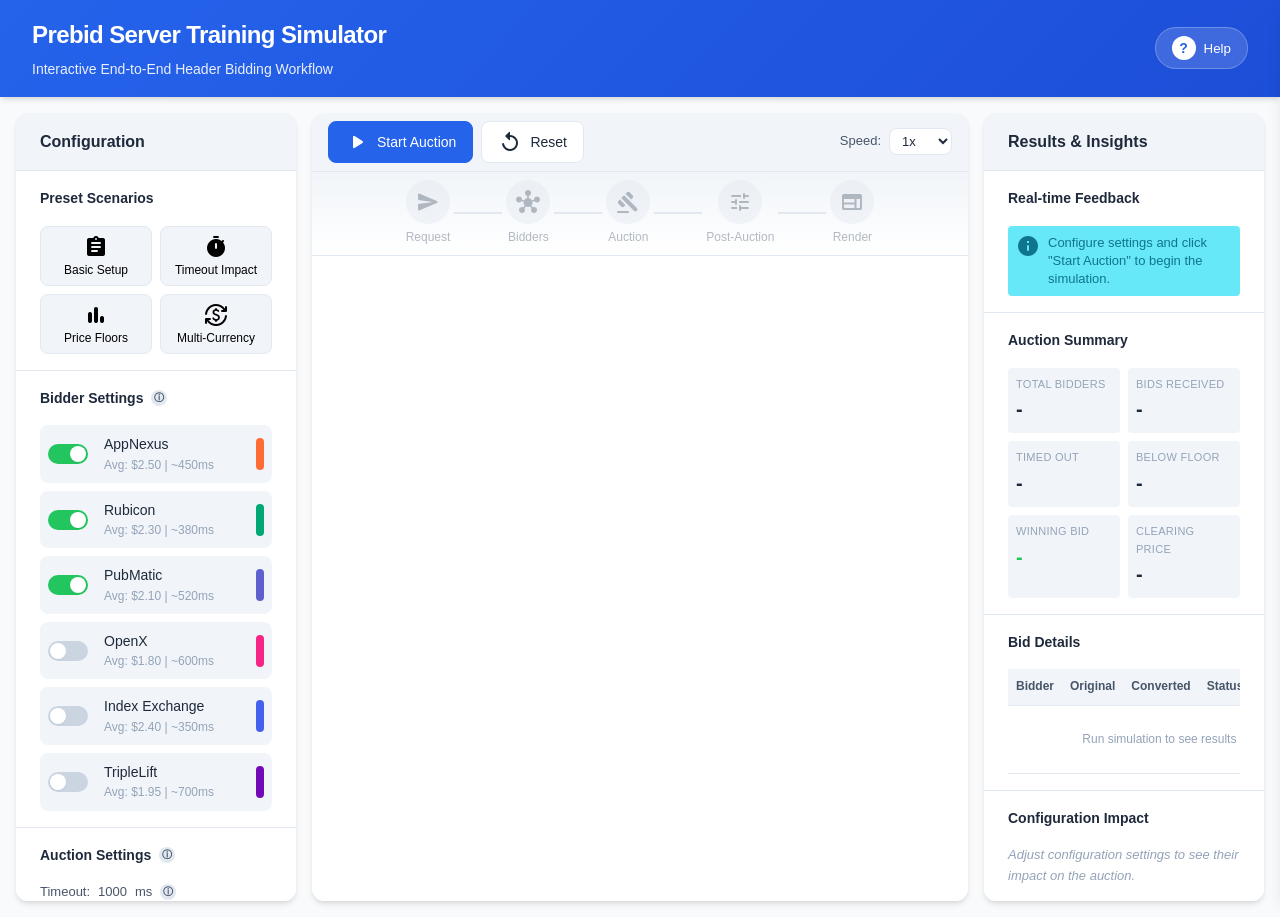
==== index.html @ 48463693 "first commit" ====
<!DOCTYPE html>
<html lang="en">

<head>
    <meta charset="UTF-8">
    <meta name="viewport" content="width=device-width, initial-scale=1.0">
    <title>Prebid Server Training Simulator</title>
    <link rel="stylesheet" href="styles.css">
    <link rel="stylesheet" href="https://fonts.googleapis.com/icon?family=Material+Icons+Round">
</head>

<body>
    <!-- ============================================
         HEADER SECTION
         ============================================ -->
    <header class="main-header">
        <div class="header-content">
            <h1>Prebid Server Training Simulator</h1>
            <p class="header-subtitle">Interactive End-to-End Header Bidding Workflow</p>
        </div>
        <button class="help-toggle" id="helpToggle" aria-label="Toggle help panel">
            <span class="help-icon">?</span>
            <span class="help-text">Help</span>
        </button>
    </header>

    <!-- ============================================
         MAIN APPLICATION CONTAINER
         ============================================ -->
    <div class="app-container">

        <!-- ============================================
             HELP SIDEBAR
             ============================================ -->
        <aside class="help-sidebar" id="helpSidebar">
            <div class="help-header">
                <h2>Prebid Server Concepts</h2>
                <button class="close-help" id="closeHelp" aria-label="Close help panel">&times;</button>
            </div>
            <div class="help-content">
                <section class="help-section">
                    <h3>What is Prebid Server?</h3>
                    <p>Prebid Server is an open-source solution for server-to-server header bidding. It moves the
                        auction logic from the browser to a server, reducing page latency and enabling more demand
                        sources.</p>
                </section>

                <section class="help-section">
                    <h3>Key Terms</h3>
                    <dl class="glossary">
                        <dt>Header Bidding</dt>
                        <dd>An advanced programmatic technique where publishers offer inventory to multiple ad exchanges
                            simultaneously before making calls to their ad servers.</dd>

                        <dt>SSP (Supply-Side Platform)</dt>
                        <dd>Technology platform that enables publishers to manage, sell, and optimize their available ad
                            inventory.</dd>

                        <dt>OpenRTB</dt>
                        <dd>Open Real-Time Bidding protocol - an industry standard for programmatic advertising
                            communication between buyers and sellers.</dd>

                        <dt>Price Granularity</dt>
                        <dd>Determines how bid prices are rounded into price buckets for targeting in the ad server.
                        </dd>

                        <dt>Bid Adapter</dt>
                        <dd>Code that translates Prebid's internal auction format into a bidder's specific API format.
                        </dd>

                        <dt>Floor Price</dt>
                        <dd>The minimum price a publisher will accept for an ad impression.</dd>

                        <dt>First-Price Auction</dt>
                        <dd>Winner pays exactly what they bid.</dd>

                        <dt>Second-Price Auction</dt>
                        <dd>Winner pays $0.01 more than the second-highest bid.</dd>
                    </dl>
                </section>

                <section class="help-section">
                    <h3>Workflow Phases</h3>
                    <ol class="phase-list">
                        <li><strong>Request Initiation:</strong> Publisher page constructs and sends ad request</li>
                        <li><strong>Bidder Adapters:</strong> Request is transformed for each enabled bidder</li>
                        <li><strong>Auction:</strong> Bids are collected and evaluated</li>
                        <li><strong>Post-Auction:</strong> Floors enforced, currency converted, winner selected</li>
                        <li><strong>Rendering:</strong> Winning creative is displayed</li>
                    </ol>
                </section>

                <section class="help-section">
                    <h3>Bid Request</h3>
                    <p>A <strong>bid request</strong> is an OpenRTB-formatted message sent by Prebid Server to each
                        demand partner. It describes the ad opportunity in a standardised way so any compliant
                        bidder can respond.</p>
                    <dl class="glossary">
                        <dt>imp</dt>
                        <dd>Impression object — describes the ad slot (size, format, floor price) that the bidder is
                            being asked to fill.</dd>
                        <dt>tmax</dt>
                        <dd>Maximum response time in milliseconds. Bidders that don't reply within this window are
                            excluded from the auction entirely.</dd>
                        <dt>bidfloor</dt>
                        <dd>The minimum CPM the publisher will accept. Any bid below this value is rejected before
                            the auction even begins.</dd>
                        <dt>ext.prebid</dt>
                        <dd>Prebid-specific extensions — carries targeting config, price granularity, enabled bidder
                            list, and feature flags to the server.</dd>
                    </dl>
                </section>

                <section class="help-section">
                    <h3>Bid Response</h3>
                    <p>A <strong>bid response</strong> is the OpenRTB reply a demand partner sends back to Prebid
                        Server. It contains the price the buyer is willing to pay and the creative that will render
                        if the bid wins.</p>
                    <dl class="glossary">
                        <dt>seatbid</dt>
                        <dd>Bids grouped by buyer seat (DSP or SSP account). Each seat can submit one or more bids
                            against the impression objects in the request.</dd>
                        <dt>price</dt>
                        <dd>The CPM the bidder is willing to pay. PBS compares this against the floor price and all
                            other seat bids to determine the winner.</dd>
                        <dt>adm</dt>
                        <dd>Ad markup — the HTML, JavaScript, or VAST XML that gets rendered in the browser when
                            this bid wins. Typically retrieved from Prebid Cache at render time.</dd>
                        <dt>ext.prebid.targeting</dt>
                        <dd>Key-value pairs (e.g. <code>hb_pb</code>, <code>hb_bidder</code>) sent to the ad
                            server so it can identify and load the winning creative.</dd>
                        <dt>ext.prebid.cache</dt>
                        <dd>Cache entry URL where the creative is stored. The ad server calls this URL at
                            impression time to retrieve the actual ad markup.</dd>
                    </dl>
                </section>

                <section class="help-section">
                    <h3>S2S Configuration</h3>
                    <p>The <strong>s2sConfig</strong> object tells Prebid.js how to hand off auction work to
                        Prebid Server instead of running adapters client-side in the browser.</p>
                    <dl class="glossary">
                        <dt>adapter</dt>
                        <dd><code>"prebidServer"</code> — the built-in Prebid.js module that packages the bid
                            request and communicates with your PBS endpoint.</dd>
                        <dt>bidders</dt>
                        <dd>The list of demand partner IDs that PBS will call server-side. Bidders here bypass
                            client-side JavaScript entirely, reducing page load time.</dd>
                        <dt>endpoint</dt>
                        <dd>The PBS auction URL. Accepts separate values for users who have given first-party
                            consent (<code>p1Consent</code>) and those who have not (<code>noP1Consent</code>).</dd>
                        <dt>timeout / maxTimeout</dt>
                        <dd><code>timeout</code> is the target response window; <code>maxTimeout</code> is the
                            hard ceiling PBS enforces — any configured value above it is clamped.</dd>
                        <dt>syncEndpoint</dt>
                        <dd>The PBS cookie-sync URL. PBS calls this to align user identifiers across demand
                            partners, improving bid match rates.</dd>
                        <dt>allowUnknownBidderCodes</dt>
                        <dd>When <code>true</code>, PBS passes through bids from adapters that aren't explicitly
                            listed in <code>bidders[]</code> — useful for catching demand from alias adapters.</dd>
                    </dl>
                </section>
            </div>
        </aside>

        <!-- ============================================
             LEFT PANEL - CONFIGURATION
             ============================================ -->
        <section class="config-panel">
            <div class="panel-header">
                <h2>Configuration</h2>
            </div>

            <!-- Preset Scenarios -->
            <div class="config-section">
                <h3>Preset Scenarios</h3>
                <div class="preset-buttons">
                    <button class="preset-btn" data-preset="basic">
                        <span class="preset-icon material-icons-round">assignment</span>
                        <span class="preset-name">Basic Setup</span>
                    </button>
                    <button class="preset-btn" data-preset="timeout">
                        <span class="preset-icon material-icons-round">timer</span>
                        <span class="preset-name">Timeout Impact</span>
                    </button>
                    <button class="preset-btn" data-preset="floor">
                        <span class="preset-icon material-icons-round">bar_chart</span>
                        <span class="preset-name">Price Floors</span>
                    </button>
                    <button class="preset-btn" data-preset="currency">
                        <span class="preset-icon material-icons-round">currency_exchange</span>
                        <span class="preset-name">Multi-Currency</span>
                    </button>
                </div>
            </div>

            <!-- Bidder Settings -->
            <div class="config-section">
                <h3>
                    Bidder Settings
                    <span class="tooltip-trigger"
                        data-tooltip="Configure which demand partners participate in the auction">ⓘ</span>
                </h3>
                <div class="bidder-list" id="bidderList">
                    <!-- Bidders will be populated by JavaScript -->
                </div>
            </div>

            <!-- Auction Settings -->
            <div class="config-section">
                <h3>
                    Auction Settings
                    <span class="tooltip-trigger" data-tooltip="Control how the auction is conducted">ⓘ</span>
                </h3>

                <div class="setting-group">
                    <label for="timeoutSlider">
                        Timeout: <span id="timeoutValue">1000</span>ms
                        <span class="tooltip-trigger"
                            data-tooltip="Maximum time to wait for bid responses. Lower values improve page speed but may exclude slower bidders.">ⓘ</span>
                    </label>
                    <input type="range" id="timeoutSlider" min="100" max="3000" value="1000" step="100">
                    <div class="slider-labels">
                        <span>100ms</span>
                        <span>3000ms</span>
                    </div>
                </div>

                <div class="setting-group">
                    <label>
                        Auction Type
                        <span class="tooltip-trigger"
                            data-tooltip="First-price: winner pays their bid. Second-price: winner pays $0.01 above second-highest bid.">ⓘ</span>
                    </label>
                    <div class="toggle-group">
                        <button class="toggle-btn active" data-auction-type="first-price">First Price</button>
                        <button class="toggle-btn" data-auction-type="second-price">Second Price</button>
                    </div>
                </div>

                <div class="setting-group">
                    <label for="priceGranularity">
                        Price Granularity
                        <span class="tooltip-trigger"
                            data-tooltip="Determines how bid prices are bucketed for ad server targeting">ⓘ</span>
                    </label>
                    <select id="priceGranularity">
                        <option value="low">Low ($0.50 increments)</option>
                        <option value="medium" selected>Medium ($0.10 increments)</option>
                        <option value="high">High ($0.01 increments)</option>
                        <option value="auto">Auto (variable)</option>
                        <option value="dense">Dense ($0.01 up to $3, then $0.10)</option>
                    </select>
                </div>
            </div>

            <!-- Price Floor Settings -->
            <div class="config-section">
                <h3>
                    Price Floors
                    <span class="tooltip-trigger" data-tooltip="Set minimum acceptable bid prices">ⓘ</span>
                </h3>

                <div class="setting-group">
                    <label class="checkbox-label">
                        <input type="checkbox" id="enableFloors">
                        <span>Enable Price Floors</span>
                    </label>
                </div>

                <div class="floor-settings" id="floorSettings">
                    <div class="setting-group">
                        <label for="floorPrice">
                            Floor Price: $<span id="floorValue">0.50</span>
                        </label>
                        <input type="range" id="floorPrice" min="0" max="5" value="0.5" step="0.1">
                    </div>
                </div>
            </div>

            <!-- Currency Settings -->
            <div class="config-section">
                <h3>
                    Currency Settings
                    <span class="tooltip-trigger"
                        data-tooltip="Configure multi-currency support for international bidders">ⓘ</span>
                </h3>

                <div class="setting-group">
                    <label for="primaryCurrency">Primary Currency</label>
                    <select id="primaryCurrency">
                        <option value="USD" selected>USD ($)</option>
                        <option value="EUR">EUR (€)</option>
                        <option value="GBP">GBP (£)</option>
                    </select>
                </div>

                <div class="setting-group">
                    <label class="checkbox-label">
                        <input type="checkbox" id="enableCurrencyConversion" checked>
                        <span>Enable Currency Conversion</span>
                    </label>
                </div>

                <div class="exchange-rates" id="exchangeRates">
                    <div class="rate-display">
                        <span>1 USD = 0.92 EUR</span>
                        <span>1 USD = 0.79 GBP</span>
                    </div>
                </div>
            </div>

            <!-- Save/Load Configuration -->
            <div class="config-section">
                <h3>Configuration Management</h3>
                <div class="config-actions">
                    <button class="action-btn" id="saveConfig">
                        <span class="material-icons-round">save</span> Save Config
                    </button>
                    <button class="action-btn" id="loadConfig">
                        <span class="material-icons-round">folder_open</span> Load Config
                    </button>
                    <button class="action-btn" id="resetConfig">
                        <span class="material-icons-round">restart_alt</span> Reset
                    </button>
                </div>
            </div>
        </section>

        <!-- ============================================
             CENTER PANEL - WORKFLOW VISUALIZATION
             ============================================ -->
        <main class="workflow-panel">
            <!-- Simulation Controls -->
            <div class="simulation-controls">
                <button class="control-btn primary" id="startSimulation">
                    <span class="btn-icon material-icons-round">play_arrow</span>
                    <span>Start Auction</span>
                </button>
                <button class="control-btn" id="resetSimulation">
                    <span class="btn-icon material-icons-round">replay</span>
                    <span>Reset</span>
                </button>
                <div class="speed-control">
                    <label for="simulationSpeed">Speed:</label>
                    <select id="simulationSpeed">
                        <option value="0.5">0.5x</option>
                        <option value="1" selected>1x</option>
                        <option value="2">2x</option>
                        <option value="3">3x</option>
                    </select>
                </div>
            </div>

            <!-- Phase Indicator -->
            <div class="phase-indicator">
                <div class="phase" data-phase="request">
                    <div class="phase-number">
                        <span class="material-icons-round phase-icon">send</span>
                    </div>
                    <div class="phase-label">Request</div>
                </div>
                <div class="phase-connector"></div>
                <div class="phase" data-phase="bidders">
                    <div class="phase-number">
                        <span class="material-icons-round phase-icon">hub</span>
                    </div>
                    <div class="phase-label">Bidders</div>
                </div>
                <div class="phase-connector"></div>
                <div class="phase" data-phase="auction">
                    <div class="phase-number">
                        <span class="material-icons-round phase-icon">gavel</span>
                    </div>
                    <div class="phase-label">Auction</div>
                </div>
                <div class="phase-connector"></div>
                <div class="phase" data-phase="post-auction">
                    <div class="phase-number">
                        <span class="material-icons-round phase-icon">tune</span>
                    </div>
                    <div class="phase-label">Post-Auction</div>
                </div>
                <div class="phase-connector"></div>
                <div class="phase" data-phase="render">
                    <div class="phase-number">
                        <span class="material-icons-round phase-icon">web</span>
                    </div>
                    <div class="phase-label">Render</div>
                </div>
            </div>

            <!-- Phase Navigation Banner (shown when viewing a past phase) -->
            <div class="phase-nav-banner hidden" id="phaseNavBanner">
                <span id="phaseNavText">Viewing Phase 1: Request Initiation</span>
                <button class="phase-nav-return" id="phaseNavReturn">
                    <span class="material-icons-round">undo</span> Return to current phase
                </button>
            </div>

            <!-- Workflow Visualization Area (one phase visible at a time) -->
            <div class="workflow-visualization" id="workflowVisualization">
                <!-- Phase 1: Request Initiation -->
                <div class="workflow-stage" id="requestStage">
                    <div class="stage-header">
                        <h3>Phase 1: Request Initiation</h3>
                        <span class="stage-status" id="requestStatus">Waiting</span>
                    </div>
                    <div class="stage-content">
                        <div class="publisher-page">
                            <div class="page-icon"><span class="material-icons-round">article</span></div>
                            <div class="page-label">Publisher Page</div>
                            <div class="ad-slot">
                                <span>Ad Slot</span>
                                <span class="slot-size">300x250</span>
                            </div>
                        </div>
                        <div class="request-arrow" id="requestArrow">
                            <div class="arrow-line"></div>
                            <div class="arrow-head"></div>
                            <div class="arrow-label">OpenRTB Request</div>
                        </div>
                        <div class="prebid-server">
                            <div class="server-icon"><span class="material-icons-round">dns</span></div>
                            <div class="server-label">Prebid Server</div>
                        </div>
                    </div>
                    <div class="code-blocks-row" id="requestCodeBlocks">
                        <div class="request-details" id="requestDetails">
                            <div class="request-details-header">
                                <h4>Request Parameters</h4>
                                <button class="request-expand-btn" id="requestExpandBtn" title="Expand code">
                                    <span class="material-icons-round">open_in_full</span>
                                </button>
                            </div>
                            <pre id="requestJson"></pre>
                        </div>
                        <div class="request-details" id="s2sConfigDetails">
                            <div class="request-details-header">
                                <h4>S2S Configuration</h4>
                                <button class="request-expand-btn" id="s2sExpandBtn" title="Expand code">
                                    <span class="material-icons-round">open_in_full</span>
                                </button>
                            </div>
                            <pre id="s2sConfigJson"></pre>
                        </div>
                    </div>
                </div>

                <!-- Phase 2: Bidder Adapters -->
                <div class="workflow-stage" id="bidderStage">
                    <div class="stage-header">
                        <h3>Phase 2: Bidder Adapters</h3>
                        <span class="stage-status" id="bidderStatus">Waiting</span>
                    </div>
                    <div class="stage-content">
                        <div class="bidder-flow">
                            <div class="prebid-server-mini">
                                <div class="server-icon"><span class="material-icons-round">dns</span></div>
                                <div class="server-label">PBS</div>
                            </div>
                            <div class="bidder-requests" id="bidderRequests">
                                <!-- Bidder request animations will be added here -->
                            </div>
                        </div>
                    </div>
                    <div class="request-details" id="bidResponseDetails">
                        <div class="request-details-header">
                            <h4>Sample Bid Response</h4>
                            <button class="request-expand-btn" id="bidResponseExpandBtn" title="Expand code">
                                <span class="material-icons-round">open_in_full</span>
                            </button>
                        </div>
                        <pre id="bidResponseJson"></pre>
                    </div>
                </div>

                <!-- Phase 3: Auction Mechanics -->
                <div class="workflow-stage" id="auctionStage">
                    <div class="stage-header">
                        <h3>Phase 3: Auction</h3>
                        <span class="stage-status" id="auctionStatus">Waiting</span>
                    </div>
                    <div class="stage-content">
                        <div class="auction-timeline">
                            <div class="timeline-header">
                                <span>0ms</span>
                                <span class="timeout-marker" id="timeoutMarker">Timeout: 1000ms</span>
                            </div>
                            <div class="timeline-bar" id="timelineBar">
                                <div class="timeline-progress" id="timelineProgress"></div>
                                <div class="timeout-line" id="timeoutLine"></div>
                            </div>
                            <div class="bid-responses" id="bidResponses">
                                <!-- Bid response markers will be added here -->
                            </div>
                        </div>
                        <div class="bid-table-container">
                            <table class="bid-table" id="bidTable">
                                <thead>
                                    <tr>
                                        <th>Bidder</th>
                                        <th>Bid Price</th>
                                        <th>Currency</th>
                                        <th>Response Time</th>
                                        <th>Status</th>
                                    </tr>
                                </thead>
                                <tbody id="bidTableBody">
                                    <!-- Bid rows will be added here -->
                                </tbody>
                            </table>
                        </div>
                    </div>
                </div>

                <!-- Phase 4: Post-Auction -->
                <div class="workflow-stage" id="postAuctionStage">
                    <div class="stage-header">
                        <h3>Phase 4: Post-Auction Processing</h3>
                        <span class="stage-status" id="postAuctionStatus">Waiting</span>
                    </div>
                    <div class="stage-content">
                        <div class="post-auction-steps">
                            <div class="processing-step" id="floorCheck">
                                <div class="step-icon"><span class="material-icons-round">price_check</span></div>
                                <div class="step-info">
                                    <div class="step-name">Floor Enforcement</div>
                                    <div class="step-detail" id="floorCheckDetail">-</div>
                                </div>
                            </div>
                            <div class="processing-step" id="currencyConvert">
                                <div class="step-icon"><span class="material-icons-round">currency_exchange</span></div>
                                <div class="step-info">
                                    <div class="step-name">Currency Conversion</div>
                                    <div class="step-detail" id="currencyConvertDetail">-</div>
                                </div>
                            </div>
                            <div class="processing-step" id="winnerSelect">
                                <div class="step-icon"><span class="material-icons-round">emoji_events</span></div>
                                <div class="step-info">
                                    <div class="step-name">Winner Selection</div>
                                    <div class="step-detail" id="winnerSelectDetail">-</div>
                                </div>
                            </div>
                        </div>
                    </div>
                </div>

                <!-- Phase 5: Ad Rendering -->
                <div class="workflow-stage" id="renderStage">
                    <div class="stage-header">
                        <h3>Phase 5: Ad Rendering</h3>
                        <span class="stage-status" id="renderStatus">Waiting</span>
                    </div>
                    <div class="stage-content">
                        <div class="render-flow">
                            <div class="winning-bid-info" id="winningBidInfo">
                                <div class="winner-label">Winning Bid</div>
                                <div class="winner-details" id="winnerDetails">-</div>
                            </div>
                            <div class="render-arrow">
                                <div class="arrow-line"></div>
                                <div class="arrow-head"></div>
                            </div>
                            <div class="rendered-ad" id="renderedAd">
                                <div class="ad-placeholder">
                                    <span>Ad Creative</span>
                                    <span class="ad-size">300x250</span>
                                </div>
                            </div>
                        </div>
                        <div class="analytics-events" id="analyticsEvents">
                            <div class="event-item">
                                <span class="event-icon material-icons-round">analytics</span>
                                <span class="event-name">Impression Event</span>
                                <span class="event-status" id="impressionEvent">Pending</span>
                            </div>
                            <div class="event-item">
                                <span class="event-icon material-icons-round">payments</span>
                                <span class="event-name">Billing Event</span>
                                <span class="event-status" id="billingEvent">Pending</span>
                            </div>
                        </div>
                    </div>
                </div>
            </div>

            <!-- Phase Proceed Footer -->
            <div class="phase-proceed-footer hidden" id="phaseProceedFooter">
                <button class="phase-proceed-btn" id="phaseProceedBtn">
                    <span id="phaseProceedText">Continue to Phase 2</span>
                    <span class="phase-proceed-arrow material-icons-round">arrow_forward</span>
                </button>
            </div>
        </main>

        <!-- ============================================
             RIGHT PANEL - RESULTS & FEEDBACK
             ============================================ -->
        <section class="results-panel">
            <div class="panel-header">
                <h2>Results & Insights</h2>
            </div>

            <!-- Real-time Feedback -->
            <div class="results-section">
                <h3>Real-time Feedback</h3>
                <div class="feedback-messages" id="feedbackMessages">
                    <div class="feedback-item info">
                        <span class="feedback-icon material-icons-round">info</span>
                        <span class="feedback-text">Configure settings and start the auction simulation.</span>
                    </div>
                </div>
            </div>

            <!-- Auction Summary -->
            <div class="results-section">
                <h3>Auction Summary</h3>
                <div class="summary-stats" id="summaryStats">
                    <div class="stat-item">
                        <span class="stat-label">Total Bidders</span>
                        <span class="stat-value" id="totalBidders">-</span>
                    </div>
                    <div class="stat-item">
                        <span class="stat-label">Bids Received</span>
                        <span class="stat-value" id="bidsReceived">-</span>
                    </div>
                    <div class="stat-item">
                        <span class="stat-label">Timed Out</span>
                        <span class="stat-value" id="timedOut">-</span>
                    </div>
                    <div class="stat-item">
                        <span class="stat-label">Below Floor</span>
                        <span class="stat-value" id="belowFloor">-</span>
                    </div>
                    <div class="stat-item">
                        <span class="stat-label">Winning Bid</span>
                        <span class="stat-value highlight" id="winningBid">-</span>
                    </div>
                    <div class="stat-item">
                        <span class="stat-label">Clearing Price</span>
                        <span class="stat-value" id="clearingPrice">-</span>
                    </div>
                </div>
            </div>

            <!-- Detailed Results Table -->
            <div class="results-section">
                <h3>Bid Details</h3>
                <div class="results-table-container">
                    <table class="results-table" id="resultsTable">
                        <thead>
                            <tr>
                                <th>Bidder</th>
                                <th>Original</th>
                                <th>Converted</th>
                                <th>Status</th>
                                <th>Reason</th>
                            </tr>
                        </thead>
                        <tbody id="resultsTableBody">
                            <tr>
                                <td colspan="5" class="empty-state">Run simulation to see results</td>
                            </tr>
                        </tbody>
                    </table>
                </div>
            </div>

            <!-- Configuration Impact -->
            <div class="results-section">
                <h3>Configuration Impact</h3>
                <div class="impact-analysis" id="impactAnalysis">
                    <p class="impact-placeholder">Adjust configuration settings to see their impact on the auction.</p>
                </div>
            </div>
        </section>
    </div>

    <!-- ============================================
         REQUEST PARAMS MODAL
         ============================================ -->
    <div class="code-modal-overlay hidden" id="requestModalOverlay">
        <div class="code-modal" role="dialog" aria-modal="true" aria-label="Request Parameters">
            <div class="code-modal-header">
                <div class="code-modal-title">
                    <span class="material-icons-round">code</span>
                    <span>OpenRTB Request Parameters</span>
                </div>
                <button class="code-modal-close" id="requestModalClose" title="Close">
                    <span class="material-icons-round">close</span>
                </button>
            </div>
            <div class="code-modal-body">
                <pre class="code-modal-pre" id="requestJsonModal"></pre>
            </div>
        </div>
    </div>

    <!-- ============================================
         S2S CONFIG MODAL
         ============================================ -->
    <div class="code-modal-overlay hidden" id="s2sModalOverlay">
        <div class="code-modal" role="dialog" aria-modal="true" aria-label="S2S Configuration">
            <div class="code-modal-header">
                <div class="code-modal-title">
                    <span class="material-icons-round">settings</span>
                    <span>S2S Configuration</span>
                </div>
                <button class="code-modal-close" id="s2sModalClose" title="Close">
                    <span class="material-icons-round">close</span>
                </button>
            </div>
            <div class="code-modal-body">
                <pre class="code-modal-pre" id="s2sJsonModal"></pre>
            </div>
        </div>
    </div>

    <!-- ============================================
         BID RESPONSE MODAL
         ============================================ -->
    <div class="code-modal-overlay hidden" id="bidResponseModalOverlay">
        <div class="code-modal" role="dialog" aria-modal="true" aria-label="Sample Bid Response">
            <div class="code-modal-header">
                <div class="code-modal-title">
                    <span class="material-icons-round">receipt_long</span>
                    <span>Sample Bid Response</span>
                </div>
                <button class="code-modal-close" id="bidResponseModalClose" title="Close">
                    <span class="material-icons-round">close</span>
                </button>
            </div>
            <div class="code-modal-body">
                <pre class="code-modal-pre" id="bidResponseJsonModal"></pre>
            </div>
        </div>
    </div>

    <!-- ============================================
         TOOLTIP CONTAINER
         ============================================ -->
    <div class="tooltip" id="tooltip"></div>

    <!-- ============================================
         NOTIFICATION CONTAINER
         ============================================ -->
    <div class="notification-container" id="notificationContainer"></div>

    <script src="app.js"></script>
</body>

</html>
---- styles.css ----
/* ============================================
   CSS RESET AND BASE STYLES
   ============================================ */

*,
*::before,
*::after {
  box-sizing: border-box;
  margin: 0;
  padding: 0;
}

:root {
  /* Color Palette */
  --primary-color: #2563eb;
  --primary-dark: #1d4ed8;
  --primary-light: #3b82f6;
  --secondary-color: #64748b;
  --success-color: #22c55e;
  --success-light: #86efac;
  --warning-color: #f59e0b;
  --warning-light: #fcd34d;
  --danger-color: #ef4444;
  --danger-light: #fca5a5;
  --info-color: #06b6d4;
  --info-light: #67e8f9;

  /* Neutral Colors */
  --bg-primary: #f8fafc;
  --bg-secondary: #ffffff;
  --bg-tertiary: #f1f5f9;
  --text-primary: #1e293b;
  --text-secondary: #475569;
  --text-muted: #94a3b8;
  --border-color: #e2e8f0;
  --border-dark: #cbd5e1;

  /* Shadows */
  --shadow-sm: 0 1px 2px rgba(0, 0, 0, 0.05);
  --shadow-md:
    0 4px 6px -1px rgba(0, 0, 0, 0.1), 0 2px 4px -1px rgba(0, 0, 0, 0.06);
  --shadow-lg:
    0 10px 15px -3px rgba(0, 0, 0, 0.1), 0 4px 6px -2px rgba(0, 0, 0, 0.05);

  /* Spacing */
  --spacing-xs: 0.25rem;
  --spacing-sm: 0.5rem;
  --spacing-md: 1rem;
  --spacing-lg: 1.5rem;
  --spacing-xl: 2rem;

  /* Border Radius */
  --radius-sm: 0.25rem;
  --radius-md: 0.5rem;
  --radius-lg: 0.75rem;
  --radius-full: 9999px;

  /* Transitions */
  --transition-fast: 150ms ease;
  --transition-normal: 250ms ease;
  --transition-slow: 350ms ease;

  /* Typography */
  --font-family:
    -apple-system, BlinkMacSystemFont, "Segoe UI", Roboto, "Helvetica Neue",
    Arial, sans-serif;
  --font-mono:
    "SF Mono", "Fira Code", "Fira Mono", Menlo, Monaco, Consolas, monospace;
}

html {
  font-size: 16px;
  scroll-behavior: smooth;
}

body {
  font-family: var(--font-family);
  background-color: var(--bg-primary);
  color: var(--text-primary);
  line-height: 1.6;
  min-height: 100vh;
  overflow-x: hidden;
}

/* ============================================
   HEADER STYLES
   ============================================ */

.main-header {
  background: linear-gradient(
    135deg,
    var(--primary-color) 0%,
    var(--primary-dark) 100%
  );
  color: white;
  padding: var(--spacing-md) var(--spacing-xl);
  display: flex;
  justify-content: space-between;
  align-items: center;
  box-shadow: var(--shadow-md);
  position: sticky;
  top: 0;
  z-index: 100;
}

.header-content h1 {
  font-size: 1.5rem;
  font-weight: 700;
  letter-spacing: -0.025em;
}

.header-subtitle {
  font-size: 0.875rem;
  opacity: 0.9;
  margin-top: var(--spacing-xs);
}

.help-toggle {
  display: flex;
  align-items: center;
  gap: var(--spacing-sm);
  background: rgba(255, 255, 255, 0.15);
  border: 1px solid rgba(255, 255, 255, 0.25);
  color: white;
  padding: var(--spacing-sm) var(--spacing-md);
  border-radius: var(--radius-full);
  cursor: pointer;
  transition: background var(--transition-fast);
}

.help-toggle:hover {
  background: rgba(255, 255, 255, 0.25);
}

.help-icon {
  display: flex;
  align-items: center;
  justify-content: center;
  width: 1.5rem;
  height: 1.5rem;
  background: white;
  color: var(--primary-color);
  border-radius: var(--radius-full);
  font-weight: 700;
  font-size: 0.875rem;
}

/* ============================================
   APP CONTAINER LAYOUT
   ============================================ */

.app-container {
  display: grid;
  grid-template-columns: 320px 1fr 320px;
  gap: var(--spacing-md);
  padding: var(--spacing-md);
  height: calc(100vh - 80px);
  overflow: hidden;
  position: relative;
}

/* Responsive adjustments */
@media (max-width: 1400px) {
  .app-container {
    grid-template-columns: 280px 1fr 280px;
  }
}

@media (max-width: 1200px) {
  .app-container {
    grid-template-columns: 260px 1fr 260px;
    gap: var(--spacing-sm);
    padding: var(--spacing-sm);
  }
}

@media (max-width: 1024px) {
  .app-container {
    grid-template-columns: 1fr;
    grid-template-rows: auto auto auto;
    height: auto;
    overflow: visible;
  }

  .config-panel,
  .results-panel,
  .workflow-panel {
    height: auto;
    max-height: none;
  }
}

/* ============================================
   HELP SIDEBAR STYLES
   ============================================ */

.help-sidebar {
  position: fixed;
  top: 0;
  right: -400px;
  width: 400px;
  height: 100vh;
  background: var(--bg-secondary);
  box-shadow: var(--shadow-lg);
  z-index: 200;
  transition: right var(--transition-normal);
  overflow-y: auto;
}

.help-sidebar.open {
  right: 0;
}

.help-header {
  display: flex;
  justify-content: space-between;
  align-items: center;
  padding: var(--spacing-lg);
  border-bottom: 1px solid var(--border-color);
  background: var(--bg-tertiary);
  position: sticky;
  top: 0;
}

.help-header h2 {
  font-size: 1.125rem;
  color: var(--text-primary);
}

.close-help {
  width: 2rem;
  height: 2rem;
  display: flex;
  align-items: center;
  justify-content: center;
  background: transparent;
  border: none;
  font-size: 1.5rem;
  color: var(--text-secondary);
  cursor: pointer;
  border-radius: var(--radius-sm);
  transition: background var(--transition-fast);
}

.close-help:hover {
  background: var(--border-color);
}

.help-content {
  padding: var(--spacing-lg);
}

.help-section {
  margin-bottom: var(--spacing-xl);
}

.help-section h3 {
  font-size: 1rem;
  color: var(--primary-color);
  margin-bottom: var(--spacing-md);
  padding-bottom: var(--spacing-sm);
  border-bottom: 2px solid var(--primary-light);
}

.help-section p {
  color: var(--text-secondary);
  font-size: 0.875rem;
}

.glossary {
  display: flex;
  flex-direction: column;
  gap: var(--spacing-md);
}

.glossary dt {
  font-weight: 600;
  color: var(--text-primary);
  font-size: 0.875rem;
}

.glossary dd {
  color: var(--text-secondary);
  font-size: 0.8125rem;
  margin-left: var(--spacing-md);
  padding-left: var(--spacing-md);
  border-left: 2px solid var(--border-color);
}

.phase-list {
  list-style: none;
  counter-reset: phase;
}

.phase-list li {
  counter-increment: phase;
  padding: var(--spacing-sm) 0;
  padding-left: var(--spacing-xl);
  position: relative;
  font-size: 0.875rem;
  color: var(--text-secondary);
}

.phase-list li::before {
  content: counter(phase);
  position: absolute;
  left: 0;
  width: 1.5rem;
  height: 1.5rem;
  background: var(--primary-color);
  color: white;
  border-radius: var(--radius-full);
  display: flex;
  align-items: center;
  justify-content: center;
  font-size: 0.75rem;
  font-weight: 600;
}

/* ============================================
   PANEL STYLES (Config & Results)
   ============================================ */

.config-panel,
.results-panel {
  background: var(--bg-secondary);
  border-radius: var(--radius-lg);
  box-shadow: var(--shadow-md);
  overflow: hidden;
  display: flex;
  flex-direction: column;
  height: 100%;
}

.panel-header {
  background: var(--bg-tertiary);
  padding: var(--spacing-md) var(--spacing-lg);
  border-bottom: 1px solid var(--border-color);
}

.panel-header h2 {
  font-size: 1rem;
  font-weight: 600;
  color: var(--text-primary);
}

.config-panel {
  overflow-y: auto;
}

.results-panel {
  overflow-y: auto;
}

/* ============================================
   CONFIGURATION SECTION STYLES
   ============================================ */

.config-section {
  padding: var(--spacing-md) var(--spacing-lg);
  border-bottom: 1px solid var(--border-color);
}

.config-section:last-child {
  border-bottom: none;
}

.config-section h3 {
  font-size: 0.875rem;
  font-weight: 600;
  color: var(--text-primary);
  margin-bottom: var(--spacing-md);
  display: flex;
  align-items: center;
  gap: var(--spacing-sm);
}

/* Preset Buttons */
.preset-buttons {
  display: grid;
  grid-template-columns: 1fr 1fr;
  gap: var(--spacing-sm);
}

.preset-btn {
  display: flex;
  flex-direction: column;
  align-items: center;
  gap: var(--spacing-xs);
  padding: var(--spacing-sm);
  background: var(--bg-tertiary);
  border: 1px solid var(--border-color);
  border-radius: var(--radius-md);
  cursor: pointer;
  transition: all var(--transition-fast);
}

.preset-btn:hover {
  background: var(--primary-color);
  color: white;
  border-color: var(--primary-color);
}

.preset-btn.active {
  background: var(--primary-color);
  color: white;
  border-color: var(--primary-color);
}

.preset-icon {
  font-size: 1.25rem;
  line-height: 1;
}

.preset-name {
  font-size: 0.75rem;
  font-weight: 500;
}

/* Bidder List */
.bidder-list {
  display: flex;
  flex-direction: column;
  gap: var(--spacing-sm);
}

.bidder-item {
  display: flex;
  align-items: center;
  gap: var(--spacing-md);
  padding: var(--spacing-sm);
  background: var(--bg-tertiary);
  border-radius: var(--radius-md);
  transition: background var(--transition-fast);
}

.bidder-item:hover {
  background: var(--border-color);
}

.bidder-toggle {
  position: relative;
  width: 2.5rem;
  height: 1.25rem;
  background: var(--border-dark);
  border-radius: var(--radius-full);
  cursor: pointer;
  transition: background var(--transition-fast);
}

.bidder-toggle.active {
  background: var(--success-color);
}

.bidder-toggle::after {
  content: "";
  position: absolute;
  top: 2px;
  left: 2px;
  width: 1rem;
  height: 1rem;
  background: white;
  border-radius: var(--radius-full);
  transition: transform var(--transition-fast);
  box-shadow: var(--shadow-sm);
}

.bidder-toggle.active::after {
  transform: translateX(1.25rem);
}

.bidder-info {
  flex: 1;
}

.bidder-name {
  font-weight: 500;
  font-size: 0.875rem;
  color: var(--text-primary);
}

.bidder-details {
  font-size: 0.75rem;
  color: var(--text-muted);
}

.bidder-color {
  width: 0.5rem;
  height: 2rem;
  border-radius: var(--radius-sm);
}

/* Setting Groups */
.setting-group {
  margin-bottom: var(--spacing-md);
}

.setting-group:last-child {
  margin-bottom: 0;
}

.setting-group label {
  display: flex;
  align-items: center;
  gap: var(--spacing-sm);
  font-size: 0.8125rem;
  font-weight: 500;
  color: var(--text-secondary);
  margin-bottom: var(--spacing-sm);
}

/* Range Sliders */
input[type="range"] {
  width: 100%;
  height: 0.5rem;
  background: var(--border-color);
  border-radius: var(--radius-full);
  outline: none;
  -webkit-appearance: none;
}

input[type="range"]::-webkit-slider-thumb {
  -webkit-appearance: none;
  width: 1.25rem;
  height: 1.25rem;
  background: var(--primary-color);
  border-radius: var(--radius-full);
  cursor: pointer;
  box-shadow: var(--shadow-md);
  transition: transform var(--transition-fast);
}

input[type="range"]::-webkit-slider-thumb:hover {
  transform: scale(1.1);
}

.slider-labels {
  display: flex;
  justify-content: space-between;
  font-size: 0.6875rem;
  color: var(--text-muted);
  margin-top: var(--spacing-xs);
}

/* Toggle Groups */
.toggle-group {
  display: flex;
  gap: 2px;
  background: var(--border-color);
  border-radius: var(--radius-md);
  padding: 2px;
}

.toggle-btn {
  flex: 1;
  padding: var(--spacing-sm);
  background: transparent;
  border: none;
  font-size: 0.75rem;
  font-weight: 500;
  color: var(--text-secondary);
  cursor: pointer;
  border-radius: var(--radius-sm);
  transition: all var(--transition-fast);
}

.toggle-btn.active {
  background: var(--bg-secondary);
  color: var(--primary-color);
  box-shadow: var(--shadow-sm);
}

/* Select Dropdowns */
select {
  width: 100%;
  padding: var(--spacing-sm);
  background: var(--bg-secondary);
  border: 1px solid var(--border-color);
  border-radius: var(--radius-md);
  font-size: 0.8125rem;
  color: var(--text-primary);
  cursor: pointer;
  outline: none;
  transition: border-color var(--transition-fast);
}

select:focus {
  border-color: var(--primary-color);
}

/* Checkbox Labels */
.checkbox-label {
  display: flex;
  align-items: center;
  gap: var(--spacing-sm);
  cursor: pointer;
}

.checkbox-label input[type="checkbox"] {
  width: 1rem;
  height: 1rem;
  accent-color: var(--primary-color);
}

/* Floor Settings */
.floor-settings {
  display: none;
  margin-top: var(--spacing-md);
  padding-top: var(--spacing-md);
  border-top: 1px dashed var(--border-color);
}

.floor-settings.visible {
  display: block;
}

/* Exchange Rates */
.exchange-rates {
  margin-top: var(--spacing-sm);
}

.rate-display {
  display: flex;
  flex-direction: column;
  gap: var(--spacing-xs);
  font-size: 0.75rem;
  color: var(--text-muted);
  background: var(--bg-tertiary);
  padding: var(--spacing-sm);
  border-radius: var(--radius-sm);
}

/* Config Actions */
.config-actions {
  display: flex;
  gap: var(--spacing-sm);
  flex-wrap: wrap;
}

.action-btn {
  flex: 1;
  min-width: 80px;
  display: flex;
  align-items: center;
  justify-content: center;
  gap: var(--spacing-xs);
  padding: var(--spacing-sm);
  background: var(--bg-tertiary);
  border: 1px solid var(--border-color);
  border-radius: var(--radius-md);
  font-size: 0.75rem;
  font-weight: 500;
  color: var(--text-secondary);
  cursor: pointer;
  transition: all var(--transition-fast);
}

.action-btn:hover {
  background: var(--primary-color);
  color: white;
  border-color: var(--primary-color);
}

/* ============================================
   WORKFLOW PANEL STYLES
   ============================================ */

.workflow-panel {
  background: var(--bg-secondary);
  border-radius: var(--radius-lg);
  box-shadow: var(--shadow-md);
  overflow: hidden;
  display: flex;
  flex-direction: column;
  height: 100%;
}

/* Simulation Controls */
.simulation-controls {
  display: flex;
  align-items: center;
  gap: var(--spacing-sm);
  padding: var(--spacing-sm) var(--spacing-md);
  background: var(--bg-tertiary);
  border-bottom: 1px solid var(--border-color);
  flex-wrap: wrap;
  flex-shrink: 0;
}

.control-btn {
  display: flex;
  align-items: center;
  gap: var(--spacing-sm);
  padding: var(--spacing-sm) var(--spacing-md);
  background: var(--bg-secondary);
  border: 1px solid var(--border-color);
  border-radius: var(--radius-md);
  font-size: 0.875rem;
  font-weight: 500;
  color: var(--text-primary);
  cursor: pointer;
  transition: all var(--transition-fast);
}

.control-btn:hover:not(:disabled) {
  border-color: var(--primary-color);
  color: var(--primary-color);
}

.control-btn:disabled {
  opacity: 0.5;
  cursor: not-allowed;
}

.control-btn.primary {
  background: var(--primary-color);
  border-color: var(--primary-color);
  color: white;
}

.control-btn.primary:hover:not(:disabled) {
  background: var(--primary-dark);
}

.btn-icon {
  font-size: 1.25rem;
  line-height: 1;
}

.speed-control {
  display: flex;
  align-items: center;
  gap: var(--spacing-sm);
  margin-left: auto;
  font-size: 0.8125rem;
  color: var(--text-secondary);
}

.speed-control select {
  width: auto;
  padding: var(--spacing-xs) var(--spacing-sm);
}

/* Phase Indicator */
.phase-indicator {
  display: flex;
  align-items: center;
  justify-content: center;
  padding: var(--spacing-sm) var(--spacing-md);
  background: linear-gradient(
    180deg,
    var(--bg-tertiary) 0%,
    var(--bg-secondary) 100%
  );
  border-bottom: 1px solid var(--border-color);
  gap: var(--spacing-xs);
  flex-shrink: 0;
}

.phase {
  display: flex;
  flex-direction: column;
  align-items: center;
  gap: var(--spacing-xs);
  opacity: 0.4;
  transition: all var(--transition-normal);
}

.phase.active {
  opacity: 1;
}

.phase.completed {
  opacity: 1;
}

.phase-number {
  width: 2.75rem;
  height: 2.75rem;
  display: flex;
  align-items: center;
  justify-content: center;
  background: var(--border-color);
  color: var(--text-secondary);
  border-radius: var(--radius-full);
  font-weight: 600;
  font-size: 1rem;
  transition: all var(--transition-normal);
}

.phase.active .phase-number {
  background: var(--primary-color);
  color: white;
  box-shadow: 0 0 0 4px rgba(37, 99, 235, 0.2);
}

.phase.completed .phase-number {
  background: var(--success-color);
  color: white;
}

/* Material Icon sizing per context */
.phase-icon {
  font-size: 1.25rem;
  line-height: 1;
  transition: inherit;
}

/* Swap icon to checkmark when phase is completed */
.phase.completed .phase-icon {
  font-size: 1.125rem;
}

.phase-label {
  font-size: 0.75rem;
  font-weight: 500;
  color: var(--text-secondary);
}

.phase.active .phase-label {
  color: var(--primary-color);
  font-weight: 600;
}

.phase.completed .phase-label {
  color: var(--success-color);
}

.phase.completed {
  cursor: pointer;
}

.phase.completed:hover .phase-number {
  transform: scale(1.12);
  box-shadow: 0 0 0 5px rgba(34, 197, 94, 0.25);
}

/* Highlight the phase currently being viewed in the indicator */
.phase.viewing .phase-number {
  outline: 3px solid var(--primary-color);
  outline-offset: 2px;
}

.phase-connector {
  width: 3rem;
  height: 2px;
  background: var(--border-color);
  transition: background var(--transition-normal);
}

.phase-connector.active {
  background: var(--primary-color);
}

.phase-connector.completed {
  background: var(--success-color);
}

/* Workflow Visualization */
.workflow-visualization {
  flex: 1;
  overflow-y: auto;
  overflow-x: hidden;
  padding: var(--spacing-md);
  display: flex;
  flex-direction: column;
  gap: var(--spacing-md);
  position: relative;
}

/* Workflow Stages — one visible at a time */
.workflow-stage {
  background: var(--bg-tertiary);
  border-radius: var(--radius-lg);
  overflow: hidden;
  display: none;
  border: 2px solid transparent;
}

/* ---- Phase slide-transition keyframes ---- */
@keyframes stageExitLeft {
  from {
    opacity: 1;
    transform: translateX(0) scale(1);
  }
  to {
    opacity: 0;
    transform: translateX(-48px) scale(0.97);
  }
}

@keyframes stageExitRight {
  from {
    opacity: 1;
    transform: translateX(0) scale(1);
  }
  to {
    opacity: 0;
    transform: translateX(48px) scale(0.97);
  }
}

@keyframes stageEnterFromRight {
  from {
    opacity: 0;
    transform: translateX(48px) scale(0.97);
  }
  to {
    opacity: 1;
    transform: translateX(0) scale(1);
  }
}

@keyframes stageEnterFromLeft {
  from {
    opacity: 0;
    transform: translateX(-48px) scale(0.97);
  }
  to {
    opacity: 1;
    transform: translateX(0) scale(1);
  }
}

/* Legacy fade kept for generic use */
@keyframes stageFadeIn {
  from {
    opacity: 0;
    transform: translateY(6px);
  }
  to {
    opacity: 1;
    transform: translateY(0);
  }
}

.workflow-stage.visible {
  display: block;
}

/* Exiting stage: stays block, absolutely positioned so it
   doesn't push the incoming stage down */
.workflow-stage.exiting-left,
.workflow-stage.exiting-right {
  display: block !important;
  position: absolute;
  top: var(--spacing-md);
  left: var(--spacing-md);
  right: var(--spacing-md);
  pointer-events: none;
  z-index: 2;
  animation-duration: 0.26s;
  animation-timing-function: cubic-bezier(0.4, 0, 0.2, 1);
  animation-fill-mode: forwards;
}

.workflow-stage.exiting-left {
  animation-name: stageExitLeft;
}
.workflow-stage.exiting-right {
  animation-name: stageExitRight;
}

/* Entering stage: appears in flow and slides in */
.workflow-stage.entering-right,
.workflow-stage.entering-left {
  animation-duration: 0.3s;
  animation-timing-function: cubic-bezier(0.4, 0, 0.2, 1);
  animation-fill-mode: both;
}

.workflow-stage.entering-right {
  animation-name: stageEnterFromRight;
}
.workflow-stage.entering-left {
  animation-name: stageEnterFromLeft;
}

.workflow-stage.visible.active {
  border-color: var(--primary-color);
  box-shadow: var(--shadow-md);
}

.workflow-stage.visible.completed {
  border-color: var(--success-color);
}

.stage-header {
  display: flex;
  justify-content: space-between;
  align-items: center;
  padding: var(--spacing-md);
  background: var(--bg-secondary);
  border-bottom: 1px solid var(--border-color);
}

.stage-header h3 {
  font-size: 0.9375rem;
  font-weight: 600;
  color: var(--text-primary);
}

.stage-status {
  font-size: 0.75rem;
  font-weight: 500;
  padding: var(--spacing-xs) var(--spacing-sm);
  border-radius: var(--radius-full);
  background: var(--border-color);
  color: var(--text-secondary);
}

.stage-status.active {
  background: var(--primary-light);
  color: white;
}

.stage-status.completed {
  background: var(--success-color);
  color: white;
}

.stage-content {
  padding: var(--spacing-md);
}

/* Phase 1: Request Stage */
#requestStage .stage-content {
  display: flex;
  align-items: center;
  justify-content: center;
  gap: var(--spacing-xl);
  flex-wrap: wrap;
}

.publisher-page,
.prebid-server {
  display: flex;
  flex-direction: column;
  align-items: center;
  gap: var(--spacing-sm);
  padding: var(--spacing-lg);
  background: var(--bg-secondary);
  border-radius: var(--radius-lg);
  box-shadow: var(--shadow-sm);
  min-width: 140px;
}

.page-icon,
.server-icon {
  font-size: 2.5rem;
  line-height: 1;
  display: flex;
  align-items: center;
  justify-content: center;
}

.page-icon .material-icons-round,
.server-icon .material-icons-round {
  font-size: inherit;
}

.page-label,
.server-label {
  font-weight: 600;
  font-size: 0.875rem;
  color: var(--text-primary);
}

.ad-slot {
  display: flex;
  flex-direction: column;
  align-items: center;
  padding: var(--spacing-sm);
  background: var(--warning-light);
  border: 2px dashed var(--warning-color);
  border-radius: var(--radius-sm);
  font-size: 0.75rem;
  color: var(--text-primary);
}

.slot-size {
  font-weight: 600;
  color: var(--warning-color);
}

.request-arrow {
  display: flex;
  flex-direction: column;
  align-items: center;
  gap: var(--spacing-xs);
  opacity: 0.3;
  transition: opacity var(--transition-normal);
}

.request-arrow.active {
  opacity: 1;
}

.arrow-line {
  width: 80px;
  height: 3px;
  background: var(--primary-color);
  position: relative;
}

.arrow-head {
  width: 0;
  height: 0;
  border-left: 8px solid var(--primary-color);
  border-top: 6px solid transparent;
  border-bottom: 6px solid transparent;
  margin-left: 75px;
  margin-top: -9px;
}

.arrow-label {
  font-size: 0.6875rem;
  color: var(--primary-color);
  font-weight: 500;
  white-space: nowrap;
}

/* Side-by-side row that holds Phase 1's two code blocks */
.code-blocks-row {
  display: none;
  gap: var(--spacing-md);
  margin: var(--spacing-md) var(--spacing-md) var(--spacing-md);
}

.code-blocks-row.visible {
  display: flex;
}

/* Blocks inside the row share space equally and are always shown */
.code-blocks-row > .request-details {
  flex: 1;
  min-width: 0;
  margin-top: 0;
  display: block;
}

.request-details {
  margin-top: var(--spacing-md);
  padding: var(--spacing-md);
  background: var(--bg-secondary);
  border-radius: var(--radius-md);
  display: none;
}

.request-details.visible {
  display: block;
}

/* Header row: title + expand button */
.request-details-header {
  display: flex;
  align-items: center;
  justify-content: space-between;
  margin-bottom: var(--spacing-sm);
}

.request-details-header h4 {
  font-size: 0.8125rem;
  color: var(--text-secondary);
}

.request-expand-btn {
  display: flex;
  align-items: center;
  justify-content: center;
  width: 1.75rem;
  height: 1.75rem;
  background: var(--bg-tertiary);
  border: 1px solid var(--border-color);
  border-radius: var(--radius-sm);
  color: var(--text-secondary);
  cursor: pointer;
  transition:
    background var(--transition-fast),
    color var(--transition-fast),
    border-color var(--transition-fast);
}

.request-expand-btn:hover {
  background: var(--primary-color);
  border-color: var(--primary-color);
  color: white;
}

.request-expand-btn .material-icons-round {
  font-size: 1rem;
  line-height: 1;
}

.request-details pre {
  font-family: var(--font-mono);
  font-size: 0.75rem;
  background: var(--text-primary);
  color: var(--success-light);
  padding: var(--spacing-md);
  border-radius: var(--radius-sm);
  overflow-x: auto;
  max-height: 200px;
  cursor: pointer;
}

.request-details pre:hover {
  outline: 2px solid var(--primary-color);
  outline-offset: 2px;
}

/* ============================================
   REQUEST PARAMS CODE MODAL
   ============================================ */

.code-modal-overlay {
  position: fixed;
  inset: 0;
  background: rgba(15, 23, 42, 0.6);
  backdrop-filter: blur(3px);
  z-index: 400;
  display: flex;
  align-items: center;
  justify-content: center;
  padding: var(--spacing-lg);
  animation: fadeIn 0.18s ease;
}

.code-modal-overlay.hidden {
  display: none;
}

.code-modal {
  background: var(--bg-secondary);
  border-radius: var(--radius-lg);
  box-shadow: 0 25px 50px -12px rgba(0, 0, 0, 0.35);
  width: min(860px, 100%);
  max-height: 82vh;
  display: flex;
  flex-direction: column;
  animation: codeModalIn 0.22s cubic-bezier(0.4, 0, 0.2, 1);
  overflow: hidden;
}

@keyframes codeModalIn {
  from {
    opacity: 0;
    transform: scale(0.96) translateY(12px);
  }
  to {
    opacity: 1;
    transform: scale(1) translateY(0);
  }
}

.code-modal-header {
  display: flex;
  align-items: center;
  justify-content: space-between;
  padding: var(--spacing-md) var(--spacing-lg);
  background: var(--text-primary);
  border-radius: var(--radius-lg) var(--radius-lg) 0 0;
  flex-shrink: 0;
}

.code-modal-title {
  display: flex;
  align-items: center;
  gap: var(--spacing-sm);
  color: var(--success-light);
  font-size: 0.875rem;
  font-weight: 600;
}

.code-modal-title .material-icons-round {
  font-size: 1.125rem;
  line-height: 1;
  opacity: 0.75;
}

.code-modal-close {
  display: flex;
  align-items: center;
  justify-content: center;
  width: 2rem;
  height: 2rem;
  background: rgba(255, 255, 255, 0.08);
  border: 1px solid rgba(255, 255, 255, 0.15);
  border-radius: var(--radius-sm);
  color: rgba(255, 255, 255, 0.7);
  cursor: pointer;
  transition:
    background var(--transition-fast),
    color var(--transition-fast);
}

.code-modal-close:hover {
  background: rgba(255, 255, 255, 0.18);
  color: white;
}

.code-modal-close .material-icons-round {
  font-size: 1.125rem;
  line-height: 1;
}

.code-modal-body {
  flex: 1;
  overflow: hidden;
  display: flex;
  flex-direction: column;
}

.json-comment {
  color: #6a9955;
  font-style: italic;
}

.code-modal-pre {
  font-family: var(--font-mono);
  font-size: 0.8125rem;
  line-height: 1.6;
  background: var(--text-primary);
  color: var(--success-light);
  padding: var(--spacing-lg);
  margin: 0;
  overflow: auto;
  flex: 1;
  min-height: 0;
  border-radius: 0 0 var(--radius-lg) var(--radius-lg);
}

/* Phase 2: Bidder Stage */
.bidder-flow {
  display: flex;
  align-items: flex-start;
  gap: var(--spacing-xl);
}

.prebid-server-mini {
  display: flex;
  flex-direction: column;
  align-items: center;
  gap: var(--spacing-xs);
  padding: var(--spacing-md);
  background: var(--bg-secondary);
  border-radius: var(--radius-md);
  box-shadow: var(--shadow-sm);
}

.prebid-server-mini .server-icon {
  font-size: 1.5rem;
  line-height: 1;
  display: flex;
  align-items: center;
  justify-content: center;
}

.prebid-server-mini .server-icon .material-icons-round {
  font-size: inherit;
}

.prebid-server-mini .server-label {
  font-size: 0.75rem;
}

.bidder-requests {
  display: flex;
  flex-direction: column;
  gap: var(--spacing-md);
  flex: 1;
}

.bidder-request-item {
  display: flex;
  align-items: center;
  gap: var(--spacing-md);
  padding: var(--spacing-sm);
  background: var(--bg-secondary);
  border-radius: var(--radius-md);
  opacity: 0.3;
  transform: translateX(-20px);
  transition: all var(--transition-normal);
}

.bidder-request-item.active {
  opacity: 1;
  transform: translateX(0);
}

.bidder-request-item.sent {
  opacity: 1;
  transform: translateX(0);
}

.request-line {
  flex: 1;
  height: 3px;
  background: var(--border-color);
  border-radius: var(--radius-full);
  position: relative;
  overflow: hidden;
}

.request-progress {
  position: absolute;
  top: 0;
  left: 0;
  height: 100%;
  width: 0;
  border-radius: var(--radius-full);
  transition: width 0.5s linear;
}

.bidder-endpoint {
  display: flex;
  flex-direction: column;
  align-items: center;
  padding: var(--spacing-sm);
  background: var(--bg-tertiary);
  border-radius: var(--radius-sm);
  min-width: 80px;
}

.endpoint-name {
  font-size: 0.75rem;
  font-weight: 600;
  color: var(--text-primary);
}

.endpoint-status {
  font-size: 0.625rem;
  color: var(--text-muted);
}

/* Phase 3: Auction Stage */
.auction-timeline {
  margin-bottom: var(--spacing-lg);
}

.timeline-header {
  display: flex;
  justify-content: space-between;
  align-items: center;
  margin-bottom: var(--spacing-sm);
  font-size: 0.75rem;
  color: var(--text-secondary);
}

.timeout-marker {
  color: var(--danger-color);
  font-weight: 500;
}

.timeline-bar {
  position: relative;
  height: 2rem;
  background: var(--bg-secondary);
  border-radius: var(--radius-md);
  overflow: hidden;
  box-shadow: inset 0 1px 3px rgba(0, 0, 0, 0.1);
}

.timeline-progress {
  position: absolute;
  top: 0;
  left: 0;
  height: 100%;
  width: 0;
  background: linear-gradient(
    90deg,
    var(--primary-light),
    var(--primary-color)
  );
  transition: width 0.1s linear;
}

.timeout-line {
  position: absolute;
  top: 0;
  height: 100%;
  width: 2px;
  background: var(--danger-color);
  z-index: 1;
}

.bid-responses {
  display: flex;
  flex-wrap: wrap;
  gap: var(--spacing-sm);
  margin-top: var(--spacing-md);
}

.bid-marker {
  display: flex;
  align-items: center;
  gap: var(--spacing-xs);
  padding: var(--spacing-xs) var(--spacing-sm);
  background: var(--bg-secondary);
  border-radius: var(--radius-sm);
  font-size: 0.75rem;
  opacity: 0;
  transform: translateY(10px);
  transition: all var(--transition-fast);
}

.bid-marker.visible {
  opacity: 1;
  transform: translateY(0);
}

.bid-marker.won {
  background: var(--success-light);
  color: var(--text-primary);
}

.bid-marker.lost {
  background: var(--border-color);
  color: var(--text-secondary);
}

.bid-marker.timeout {
  background: var(--warning-light);
  color: var(--text-primary);
}

.bid-marker.floor {
  background: var(--danger-light);
  color: var(--text-primary);
}

.bid-marker-color {
  width: 0.5rem;
  height: 0.5rem;
  border-radius: var(--radius-full);
}

/* Bid Table */
.bid-table-container {
  overflow-x: auto;
}

.bid-table {
  width: 100%;
  border-collapse: collapse;
  font-size: 0.8125rem;
}

.bid-table th,
.bid-table td {
  padding: var(--spacing-sm);
  text-align: left;
  border-bottom: 1px solid var(--border-color);
}

.bid-table th {
  background: var(--bg-secondary);
  font-weight: 600;
  color: var(--text-secondary);
  font-size: 0.75rem;
  text-transform: uppercase;
  letter-spacing: 0.025em;
}

.bid-table td {
  background: var(--bg-secondary);
}

.bid-table tr:hover td {
  background: var(--bg-tertiary);
}

.status-badge {
  display: inline-flex;
  align-items: center;
  gap: var(--spacing-xs);
  padding: var(--spacing-xs) var(--spacing-sm);
  border-radius: var(--radius-full);
  font-size: 0.6875rem;
  font-weight: 500;
}

.status-badge.won {
  background: var(--success-light);
  color: #166534;
}

.status-badge.lost {
  background: var(--border-color);
  color: var(--text-secondary);
}

.status-badge.timeout {
  background: var(--warning-light);
  color: #92400e;
}

.status-badge.floor {
  background: var(--danger-light);
  color: #991b1b;
}

.status-badge.pending {
  background: var(--info-light);
  color: #0e7490;
}

/* Phase 4: Post-Auction Stage */
.post-auction-steps {
  display: flex;
  flex-direction: column;
  gap: var(--spacing-md);
}

.processing-step {
  display: flex;
  align-items: center;
  gap: var(--spacing-md);
  padding: var(--spacing-md);
  background: var(--bg-secondary);
  border-radius: var(--radius-md);
  opacity: 0.3;
  transition: all var(--transition-normal);
}

.processing-step.active {
  opacity: 1;
  border-left: 3px solid var(--primary-color);
}

.processing-step.completed {
  opacity: 1;
  border-left: 3px solid var(--success-color);
}

.step-icon {
  font-size: 1.5rem;
  line-height: 1;
  display: flex;
  align-items: center;
  justify-content: center;
}

.step-icon .material-icons-round {
  font-size: inherit;
}

.step-info {
  flex: 1;
}

.step-name {
  font-weight: 600;
  font-size: 0.875rem;
  color: var(--text-primary);
}

.step-detail {
  font-size: 0.75rem;
  color: var(--text-secondary);
  margin-top: var(--spacing-xs);
}

/* Phase 5: Render Stage */
.render-flow {
  display: flex;
  align-items: center;
  justify-content: center;
  gap: var(--spacing-md);
  margin-bottom: var(--spacing-sm);
  flex-wrap: wrap;
}

.winning-bid-info {
  text-align: center;
  padding: var(--spacing-lg);
  background: var(--bg-secondary);
  border-radius: var(--radius-md);
  min-width: 150px;
}

.winner-label {
  font-size: 0.75rem;
  color: var(--text-secondary);
  margin-bottom: var(--spacing-sm);
}

.winner-details {
  font-size: 1.25rem;
  font-weight: 700;
  color: var(--success-color);
}

.render-arrow {
  display: flex;
  flex-direction: column;
  align-items: center;
  opacity: 0.3;
  transition: opacity var(--transition-normal);
}

.render-arrow.active {
  opacity: 1;
}

.rendered-ad {
  opacity: 0.3;
  transition: all var(--transition-normal);
}

.rendered-ad.active {
  opacity: 1;
}

.ad-placeholder {
  display: flex;
  flex-direction: column;
  align-items: center;
  justify-content: center;
  width: 200px;
  height: 140px;
  background: linear-gradient(
    135deg,
    var(--success-light) 0%,
    var(--success-color) 100%
  );
  border-radius: var(--radius-md);
  color: white;
  font-weight: 600;
  box-shadow: var(--shadow-lg);
}

.ad-placeholder .ad-size {
  font-size: 0.875rem;
  opacity: 0.8;
  margin-top: var(--spacing-sm);
}

.analytics-events {
  display: flex;
  gap: var(--spacing-md);
  justify-content: center;
  flex-wrap: wrap;
}

.event-item {
  display: flex;
  align-items: center;
  gap: var(--spacing-sm);
  padding: var(--spacing-sm) var(--spacing-md);
  background: var(--bg-secondary);
  border-radius: var(--radius-md);
  font-size: 0.8125rem;
}

.event-icon {
  font-size: 1.25rem;
  line-height: 1;
}

.event-name {
  color: var(--text-secondary);
}

.event-status {
  font-weight: 500;
  color: var(--text-muted);
}

.event-status.fired {
  color: var(--success-color);
}

/* ============================================
   RESULTS PANEL STYLES
   ============================================ */

.results-section {
  padding: var(--spacing-md) var(--spacing-lg);
  border-bottom: 1px solid var(--border-color);
}

.results-section:last-child {
  border-bottom: none;
}

.results-section h3 {
  font-size: 0.875rem;
  font-weight: 600;
  color: var(--text-primary);
  margin-bottom: var(--spacing-md);
}

/* Feedback Messages */
.feedback-messages {
  display: flex;
  flex-direction: column;
  gap: var(--spacing-sm);
  max-height: 200px;
  overflow-y: auto;
}

.feedback-item {
  display: flex;
  align-items: flex-start;
  gap: var(--spacing-sm);
  padding: var(--spacing-sm);
  border-radius: var(--radius-sm);
  font-size: 0.8125rem;
}

.feedback-item.info {
  background: var(--info-light);
  color: #0e7490;
}

.feedback-item.success {
  background: var(--success-light);
  color: #166534;
}

.feedback-item.warning {
  background: var(--warning-light);
  color: #92400e;
}

.feedback-item.error {
  background: var(--danger-light);
  color: #991b1b;
}

.feedback-icon {
  flex-shrink: 0;
  font-size: 1.125rem;
  line-height: 1;
}

.feedback-text {
  flex: 1;
  line-height: 1.4;
}

/* Summary Stats */
.summary-stats {
  display: grid;
  grid-template-columns: 1fr 1fr;
  gap: var(--spacing-sm);
}

.stat-item {
  display: flex;
  flex-direction: column;
  padding: var(--spacing-sm);
  background: var(--bg-tertiary);
  border-radius: var(--radius-sm);
}

.stat-label {
  font-size: 0.6875rem;
  color: var(--text-muted);
  text-transform: uppercase;
  letter-spacing: 0.025em;
}

.stat-value {
  font-size: 1.25rem;
  font-weight: 700;
  color: var(--text-primary);
}

.stat-value.highlight {
  color: var(--success-color);
}

/* Results Table */
.results-table-container {
  overflow-x: auto;
  max-height: 250px;
  overflow-y: auto;
}

.results-table {
  width: 100%;
  border-collapse: collapse;
  font-size: 0.75rem;
}

.results-table th,
.results-table td {
  padding: var(--spacing-sm);
  text-align: left;
  border-bottom: 1px solid var(--border-color);
}

.results-table th {
  background: var(--bg-tertiary);
  font-weight: 600;
  color: var(--text-secondary);
  position: sticky;
  top: 0;
}

.results-table td {
  background: var(--bg-secondary);
}

.results-table .empty-state {
  text-align: center;
  color: var(--text-muted);
  padding: var(--spacing-lg);
}

/* Impact Analysis */
.impact-analysis {
  font-size: 0.8125rem;
  color: var(--text-secondary);
}

.impact-placeholder {
  color: var(--text-muted);
  font-style: italic;
}

.impact-item {
  display: flex;
  align-items: flex-start;
  gap: var(--spacing-sm);
  padding: var(--spacing-sm) 0;
  border-bottom: 1px solid var(--border-color);
}

.impact-item:last-child {
  border-bottom: none;
}

.impact-icon {
  flex-shrink: 0;
}

/* ============================================
   TOOLTIP STYLES
   ============================================ */

.tooltip-trigger {
  display: inline-flex;
  align-items: center;
  justify-content: center;
  width: 1rem;
  height: 1rem;
  background: var(--border-color);
  color: var(--text-secondary);
  border-radius: var(--radius-full);
  font-size: 0.625rem;
  font-weight: 600;
  cursor: help;
  transition: background var(--transition-fast);
}

.tooltip-trigger:hover {
  background: var(--primary-color);
  color: white;
}

.tooltip {
  position: fixed;
  max-width: 250px;
  padding: var(--spacing-sm) var(--spacing-md);
  background: var(--text-primary);
  color: white;
  font-size: 0.75rem;
  border-radius: var(--radius-md);
  box-shadow: var(--shadow-lg);
  z-index: 300;
  pointer-events: none;
  opacity: 0;
  transition: opacity var(--transition-fast);
}

.tooltip.visible {
  opacity: 1;
}

/* ============================================
   NOTIFICATION STYLES
   ============================================ */

.notification-container {
  position: fixed;
  bottom: var(--spacing-lg);
  right: var(--spacing-lg);
  display: flex;
  flex-direction: column;
  gap: var(--spacing-sm);
  z-index: 250;
}

.notification {
  display: flex;
  align-items: center;
  gap: var(--spacing-md);
  padding: var(--spacing-md);
  background: var(--bg-secondary);
  border-radius: var(--radius-md);
  box-shadow: var(--shadow-lg);
  min-width: 280px;
  max-width: 400px;
  animation: slideIn var(--transition-normal) ease;
}

@keyframes slideIn {
  from {
    transform: translateX(100%);
    opacity: 0;
  }
  to {
    transform: translateX(0);
    opacity: 1;
  }
}

.notification.success {
  border-left: 4px solid var(--success-color);
}

.notification.error {
  border-left: 4px solid var(--danger-color);
}

.notification.info {
  border-left: 4px solid var(--info-color);
}

.notification-icon {
  font-size: 1.25rem;
}

.notification-content {
  flex: 1;
}

.notification-title {
  font-weight: 600;
  font-size: 0.875rem;
  color: var(--text-primary);
}

.notification-message {
  font-size: 0.8125rem;
  color: var(--text-secondary);
  margin-top: var(--spacing-xs);
}

.notification-close {
  background: transparent;
  border: none;
  font-size: 1.25rem;
  color: var(--text-muted);
  cursor: pointer;
  padding: var(--spacing-xs);
}

.notification-close:hover {
  color: var(--text-primary);
}

/* ============================================
   ANIMATIONS
   ============================================ */

@keyframes pulse {
  0%,
  100% {
    transform: scale(1);
  }
  50% {
    transform: scale(1.05);
  }
}

@keyframes slideRight {
  from {
    transform: translateX(-100%);
  }
  to {
    transform: translateX(0);
  }
}

@keyframes fadeIn {
  from {
    opacity: 0;
  }
  to {
    opacity: 1;
  }
}

.pulse {
  animation: pulse 1s ease infinite;
}

/* ============================================
   SCROLLBAR STYLES
   ============================================ */

::-webkit-scrollbar {
  width: 8px;
  height: 8px;
}

::-webkit-scrollbar-track {
  background: var(--bg-tertiary);
  border-radius: var(--radius-full);
}

::-webkit-scrollbar-thumb {
  background: var(--border-dark);
  border-radius: var(--radius-full);
}

::-webkit-scrollbar-thumb:hover {
  background: var(--text-muted);
}

/* ============================================
   UTILITY CLASSES
   ============================================ */

.hidden {
  display: none !important;
}

.invisible {
  visibility: hidden;
}

.text-success {
  color: var(--success-color);
}

.text-danger {
  color: var(--danger-color);
}

.text-warning {
  color: var(--warning-color);
}

.text-info {
  color: var(--info-color);
}

/* ============================================
   PHASE NAVIGATION BANNER
   ============================================ */

.phase-nav-banner {
  display: flex;
  align-items: center;
  justify-content: space-between;
  padding: 6px var(--spacing-md);
  background: #eff6ff;
  border-bottom: 1px solid #bfdbfe;
  font-size: 0.8125rem;
  color: #1e40af;
  font-weight: 500;
  flex-shrink: 0;
}

.phase-nav-banner.hidden {
  display: none;
}

.phase-nav-return {
  display: flex;
  align-items: center;
  gap: var(--spacing-xs);
  font-size: 0.8125rem;
  padding: var(--spacing-xs) var(--spacing-md);
  background: var(--primary-color);
  color: white;
  border: none;
  border-radius: var(--radius-sm);
  font-size: 0.8125rem;
  font-weight: 500;
  cursor: pointer;
  transition: background var(--transition-fast);
}

.phase-nav-return:hover {
  background: var(--primary-dark);
}

/* ============================================
   INLINE PHASE SUMMARY
   ============================================ */

.phase-summary {
  margin: 0 var(--spacing-sm) var(--spacing-sm);
  border-radius: var(--radius-md);
  border: 1px solid var(--border-color);
  border-top: 3px solid var(--primary-color);
  background: var(--bg-secondary);
  overflow: hidden;
  opacity: 0;
  transform: translateY(10px);
  transition:
    opacity 0.3s ease,
    transform 0.3s ease;
}

.phase-summary.visible {
  opacity: 1;
  transform: translateY(0);
}

.phase-summary-header {
  display: flex;
  align-items: center;
  gap: var(--spacing-sm);
  padding: var(--spacing-sm) var(--spacing-md);
  background: var(--bg-tertiary);
  border-bottom: 1px solid var(--border-color);
}

.phase-summary-badge {
  font-size: 1.25rem;
  line-height: 1;
  color: var(--success-color);
}

.phase-summary-title {
  font-size: 0.75rem;
  font-weight: 700;
  text-transform: uppercase;
  letter-spacing: 0.07em;
  color: var(--primary-color);
}

.phase-summary-body {
  padding: var(--spacing-md);
  display: flex;
  flex-direction: column;
  gap: var(--spacing-sm);
}

.summary-description {
  font-size: 0.8125rem;
  color: var(--text-secondary);
  line-height: 1.5;
}

.summary-facts {
  display: grid;
  grid-template-columns: repeat(auto-fit, minmax(110px, 1fr));
  gap: var(--spacing-sm);
}

.summary-fact {
  display: flex;
  flex-direction: column;
  gap: 2px;
  padding: var(--spacing-sm);
  background: var(--bg-tertiary);
  border-radius: var(--radius-md);
  border: 1px solid var(--border-color);
}

.summary-fact-label {
  font-size: 0.6875rem;
  color: var(--text-muted);
  text-transform: uppercase;
  letter-spacing: 0.04em;
  font-weight: 600;
}

.summary-fact-value {
  font-size: 1rem;
  font-weight: 700;
  color: var(--text-primary);
}

.summary-event-list {
  display: flex;
  flex-direction: column;
  gap: var(--spacing-xs);
}

.summary-event-item {
  display: flex;
  align-items: center;
  gap: var(--spacing-sm);
  padding: var(--spacing-sm) var(--spacing-md);
  background: var(--bg-tertiary);
  border-radius: var(--radius-sm);
  font-size: 0.8125rem;
  color: var(--text-secondary);
}

.summary-event-item .event-dot {
  width: 8px;
  height: 8px;
  border-radius: var(--radius-full);
  flex-shrink: 0;
  background: var(--border-dark);
}

.summary-event-item.success {
  background: #f0fdf4;
  color: #166534;
}
.summary-event-item.success .event-dot {
  background: var(--success-color);
}
.summary-event-item.warning {
  background: #fffbeb;
  color: #92400e;
}
.summary-event-item.warning .event-dot {
  background: var(--warning-color);
}
.summary-event-item.error {
  background: #fef2f2;
  color: #991b1b;
}
.summary-event-item.error .event-dot {
  background: var(--danger-color);
}

.summary-insight {
  display: flex;
  align-items: flex-start;
  gap: var(--spacing-md);
  padding: var(--spacing-md);
  background: #eff6ff;
  border: 1px solid #bfdbfe;
  border-radius: var(--radius-md);
  font-size: 0.8125rem;
  color: #1e40af;
  line-height: 1.55;
}

.summary-insight-lamp {
  font-size: 1.25rem;
  line-height: 1;
  flex-shrink: 0;
  color: #2563eb;
}

/* ============================================
   PHASE PROCEED FOOTER
   ============================================ */

.phase-proceed-footer {
  padding: var(--spacing-sm) var(--spacing-lg);
  border-top: 1px solid var(--border-color);
  background: var(--bg-tertiary);
  display: flex;
  align-items: center;
  justify-content: flex-end;
  flex-shrink: 0;
}

.phase-proceed-footer.hidden {
  display: none;
}

.phase-proceed-btn {
  display: flex;
  align-items: center;
  gap: var(--spacing-sm);
  padding: 6px var(--spacing-lg);
  background: var(--primary-color);
  color: white;
  border: none;
  border-radius: var(--radius-md);
  font-size: 0.9375rem;
  font-weight: 600;
  cursor: pointer;
  transition:
    background var(--transition-fast),
    transform var(--transition-fast);
}

.phase-proceed-btn:hover {
  background: var(--primary-dark);
  transform: translateX(2px);
}

.phase-proceed-btn.complete {
  background: var(--success-color);
}

.phase-proceed-btn.complete:hover {
  background: #16a34a;
  transform: none;
}

.phase-nav-return .material-icons-round {
  font-size: 1rem;
  line-height: 1;
}

.phase-proceed-arrow {
  font-size: 1.25rem;
  line-height: 1;
}
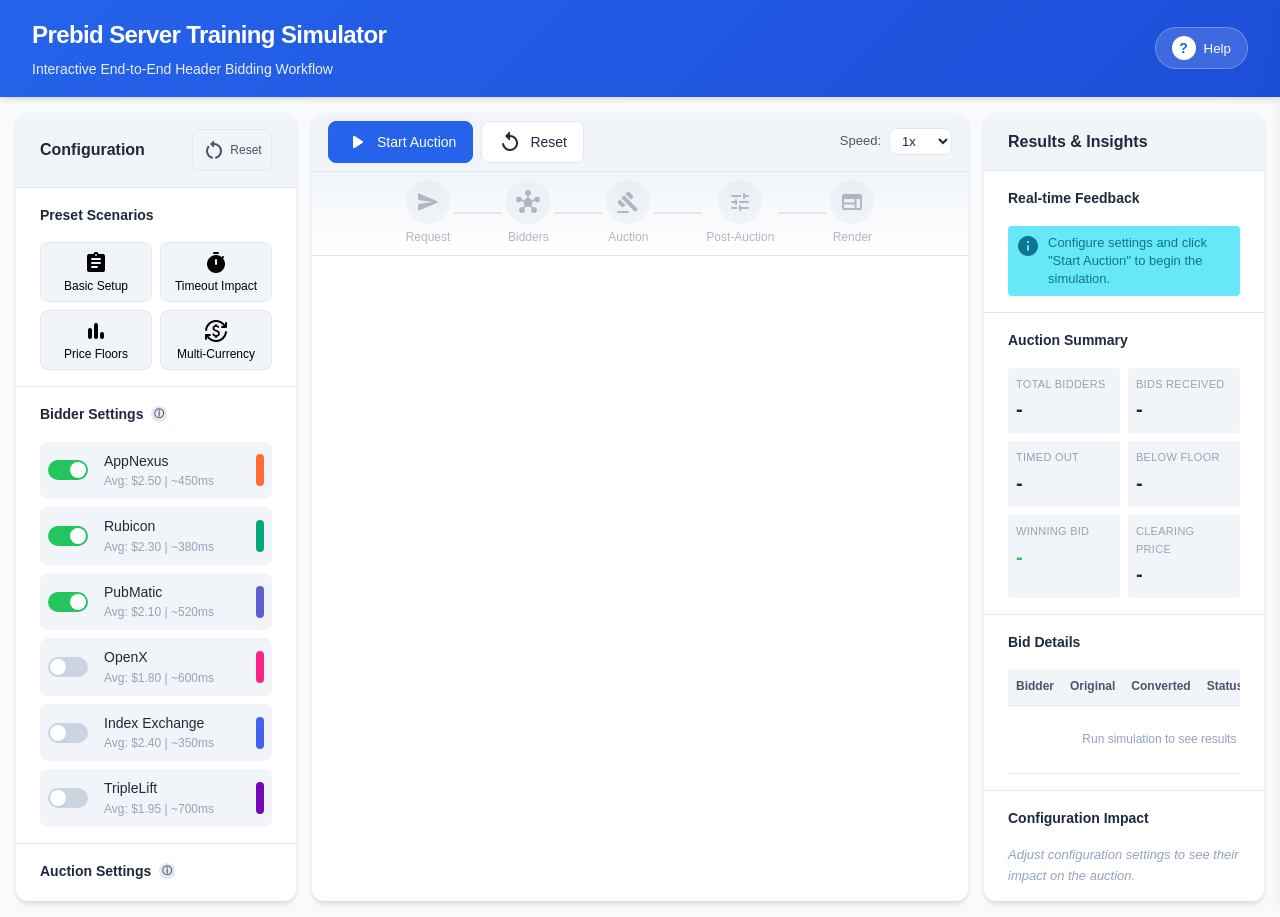
==== commit 15d31a14: "completed" ====
--- a/index.html
+++ b/index.html
@@ -169,6 +169,9 @@
         <section class="config-panel">
             <div class="panel-header">
                 <h2>Configuration</h2>
+                <button class="action-btn reset-btn" id="resetConfig">
+                    <span class="material-icons-round">restart_alt</span> Reset
+                </button>
             </div>
 
             <!-- Preset Scenarios -->
@@ -310,21 +313,7 @@
                 </div>
             </div>
 
-            <!-- Save/Load Configuration -->
-            <div class="config-section">
-                <h3>Configuration Management</h3>
-                <div class="config-actions">
-                    <button class="action-btn" id="saveConfig">
-                        <span class="material-icons-round">save</span> Save Config
-                    </button>
-                    <button class="action-btn" id="loadConfig">
-                        <span class="material-icons-round">folder_open</span> Load Config
-                    </button>
-                    <button class="action-btn" id="resetConfig">
-                        <span class="material-icons-round">restart_alt</span> Reset
-                    </button>
-                </div>
-            </div>
+
         </section>
 
         <!-- ============================================
--- a/styles.css
+++ b/styles.css
@@ -336,6 +336,15 @@
   background: var(--bg-tertiary);
   padding: var(--spacing-md) var(--spacing-lg);
   border-bottom: 1px solid var(--border-color);
+  display: flex;
+  align-items: center;
+  justify-content: space-between;
+}
+
+.reset-btn {
+  flex: none;
+  font-size: 0.8rem;
+  padding: var(--spacing-xs) var(--spacing-sm);
 }
 
 .panel-header h2 {
@@ -638,7 +647,6 @@
 }
 
 .action-btn {
-  flex: 1;
   min-width: 80px;
   display: flex;
   align-items: center;
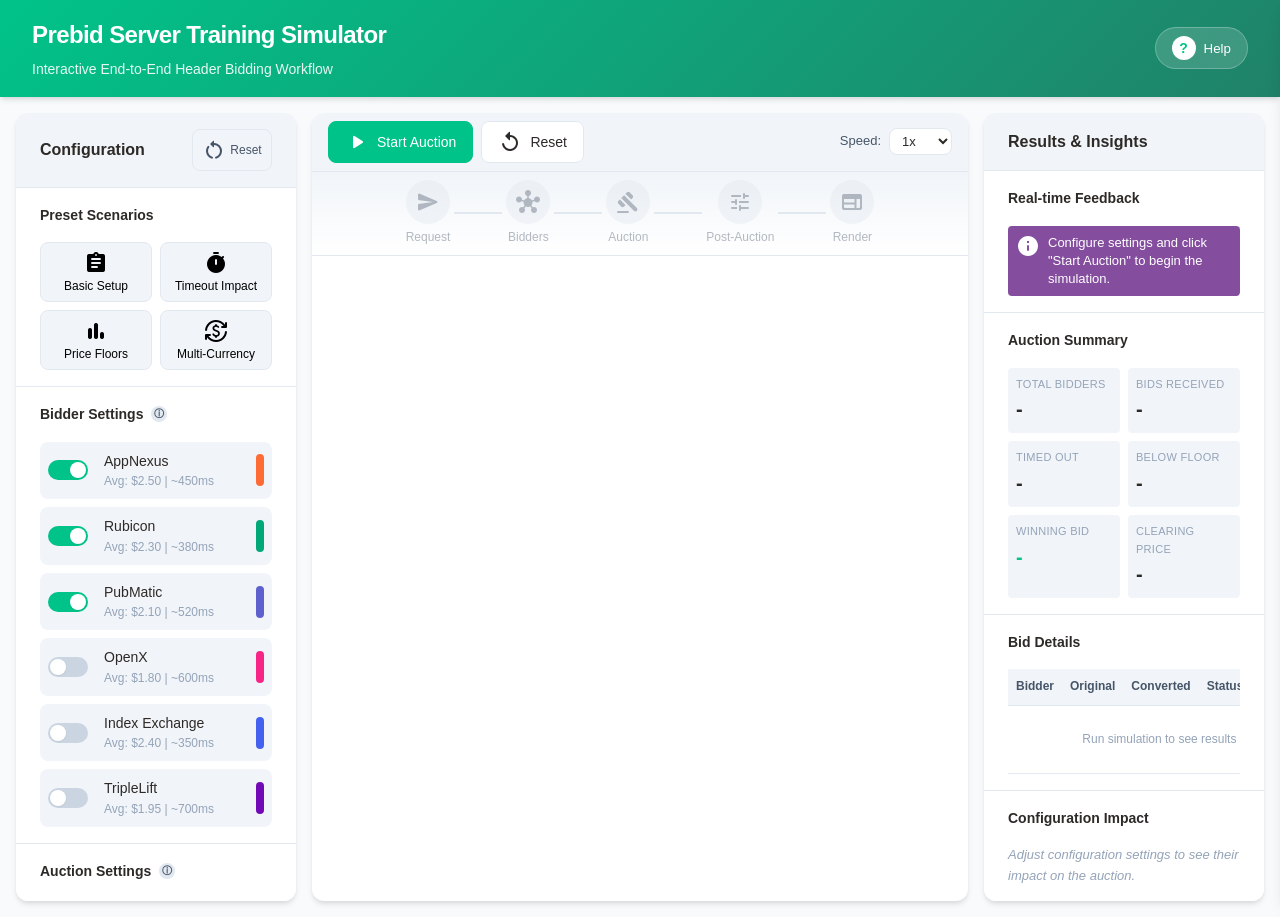
==== commit ba5924a8: "color updates" ====
--- a/index.html
+++ b/index.html
@@ -252,7 +252,7 @@
                         <option value="medium" selected>Medium ($0.10 increments)</option>
                         <option value="high">High ($0.01 increments)</option>
                         <option value="auto">Auto (variable)</option>
-                        <option value="dense">Dense ($0.01 up to $3, then $0.10)</option>
+                        <option value="dense">Dense ($0.01 up to $3, $0.05 up to $8, then $0.50)</option>
                     </select>
                 </div>
             </div>
@@ -511,18 +511,18 @@
                     </div>
                     <div class="stage-content">
                         <div class="post-auction-steps">
+                            <div class="processing-step" id="currencyConvert">
+                                <div class="step-icon"><span class="material-icons-round">currency_exchange</span></div>
+                                <div class="step-info">
+                                    <div class="step-name">Currency Conversion</div>
+                                    <div class="step-detail" id="currencyConvertDetail">-</div>
+                                </div>
+                            </div>
                             <div class="processing-step" id="floorCheck">
                                 <div class="step-icon"><span class="material-icons-round">price_check</span></div>
                                 <div class="step-info">
                                     <div class="step-name">Floor Enforcement</div>
                                     <div class="step-detail" id="floorCheckDetail">-</div>
-                                </div>
-                            </div>
-                            <div class="processing-step" id="currencyConvert">
-                                <div class="step-icon"><span class="material-icons-round">currency_exchange</span></div>
-                                <div class="step-info">
-                                    <div class="step-name">Currency Conversion</div>
-                                    <div class="step-detail" id="currencyConvertDetail">-</div>
                                 </div>
                             </div>
                             <div class="processing-step" id="winnerSelect">
--- a/styles.css
+++ b/styles.css
@@ -11,25 +11,25 @@
 }
 
 :root {
-  /* Color Palette */
-  --primary-color: #2563eb;
-  --primary-dark: #1d4ed8;
-  --primary-light: #3b82f6;
-  --secondary-color: #64748b;
-  --success-color: #22c55e;
-  --success-light: #86efac;
+  /* Color Palette — Freestar Brand */
+  --primary-color: #00c389;
+  --primary-dark: #208268;
+  --primary-light: #4fbc86;
+  --secondary-color: #913e96;
+  --success-color: #00c389;
+  --success-light: #4fbc86;
   --warning-color: #f59e0b;
   --warning-light: #fcd34d;
   --danger-color: #ef4444;
   --danger-light: #fca5a5;
-  --info-color: #06b6d4;
-  --info-light: #67e8f9;
+  --info-color: #793eb0;
+  --info-light: #844d9e;
 
   /* Neutral Colors */
   --bg-primary: #f8fafc;
   --bg-secondary: #ffffff;
   --bg-tertiary: #f1f5f9;
-  --text-primary: #1e293b;
+  --text-primary: #2d2926;
   --text-secondary: #475569;
   --text-muted: #94a3b8;
   --border-color: #e2e8f0;
@@ -799,7 +799,7 @@
 .phase.active .phase-number {
   background: var(--primary-color);
   color: white;
-  box-shadow: 0 0 0 4px rgba(37, 99, 235, 0.2);
+  box-shadow: 0 0 0 4px rgba(0, 195, 137, 0.2);
 }
 
 .phase.completed .phase-number {
@@ -840,7 +840,7 @@
 
 .phase.completed:hover .phase-number {
   transform: scale(1.12);
-  box-shadow: 0 0 0 5px rgba(34, 197, 94, 0.25);
+  box-shadow: 0 0 0 5px rgba(0, 195, 137, 0.25);
 }
 
 /* Highlight the phase currently being viewed in the indicator */
@@ -1590,7 +1590,7 @@
 
 .status-badge.won {
   background: var(--success-light);
-  color: #166534;
+  color: #167059;
 }
 
 .status-badge.lost {
@@ -1610,7 +1610,7 @@
 
 .status-badge.pending {
   background: var(--info-light);
-  color: #0e7490;
+  color: #ffffff;
 }
 
 /* Phase 4: Post-Auction Stage */
@@ -1819,12 +1819,12 @@
 
 .feedback-item.info {
   background: var(--info-light);
-  color: #0e7490;
+  color: #ffffff;
 }
 
 .feedback-item.success {
   background: var(--success-light);
-  color: #166534;
+  color: #167059;
 }
 
 .feedback-item.warning {
@@ -2167,10 +2167,10 @@
   align-items: center;
   justify-content: space-between;
   padding: 6px var(--spacing-md);
-  background: #eff6ff;
-  border-bottom: 1px solid #bfdbfe;
+  background: #e6f9f4;
+  border-bottom: 1px solid #a8dfd0;
   font-size: 0.8125rem;
-  color: #1e40af;
+  color: #208268;
   font-weight: 500;
   flex-shrink: 0;
 }
@@ -2314,8 +2314,8 @@
 }
 
 .summary-event-item.success {
-  background: #f0fdf4;
-  color: #166534;
+  background: #e6f9f4;
+  color: #167059;
 }
 .summary-event-item.success .event-dot {
   background: var(--success-color);
@@ -2340,11 +2340,11 @@
   align-items: flex-start;
   gap: var(--spacing-md);
   padding: var(--spacing-md);
-  background: #eff6ff;
-  border: 1px solid #bfdbfe;
+  background: #e6f9f4;
+  border: 1px solid #a8dfd0;
   border-radius: var(--radius-md);
   font-size: 0.8125rem;
-  color: #1e40af;
+  color: #208268;
   line-height: 1.55;
 }
 
@@ -2352,7 +2352,7 @@
   font-size: 1.25rem;
   line-height: 1;
   flex-shrink: 0;
-  color: #2563eb;
+  color: #00c389;
 }
 
 /* ============================================
@@ -2400,7 +2400,7 @@
 }
 
 .phase-proceed-btn.complete:hover {
-  background: #16a34a;
+  background: #167059;
   transform: none;
 }
 
